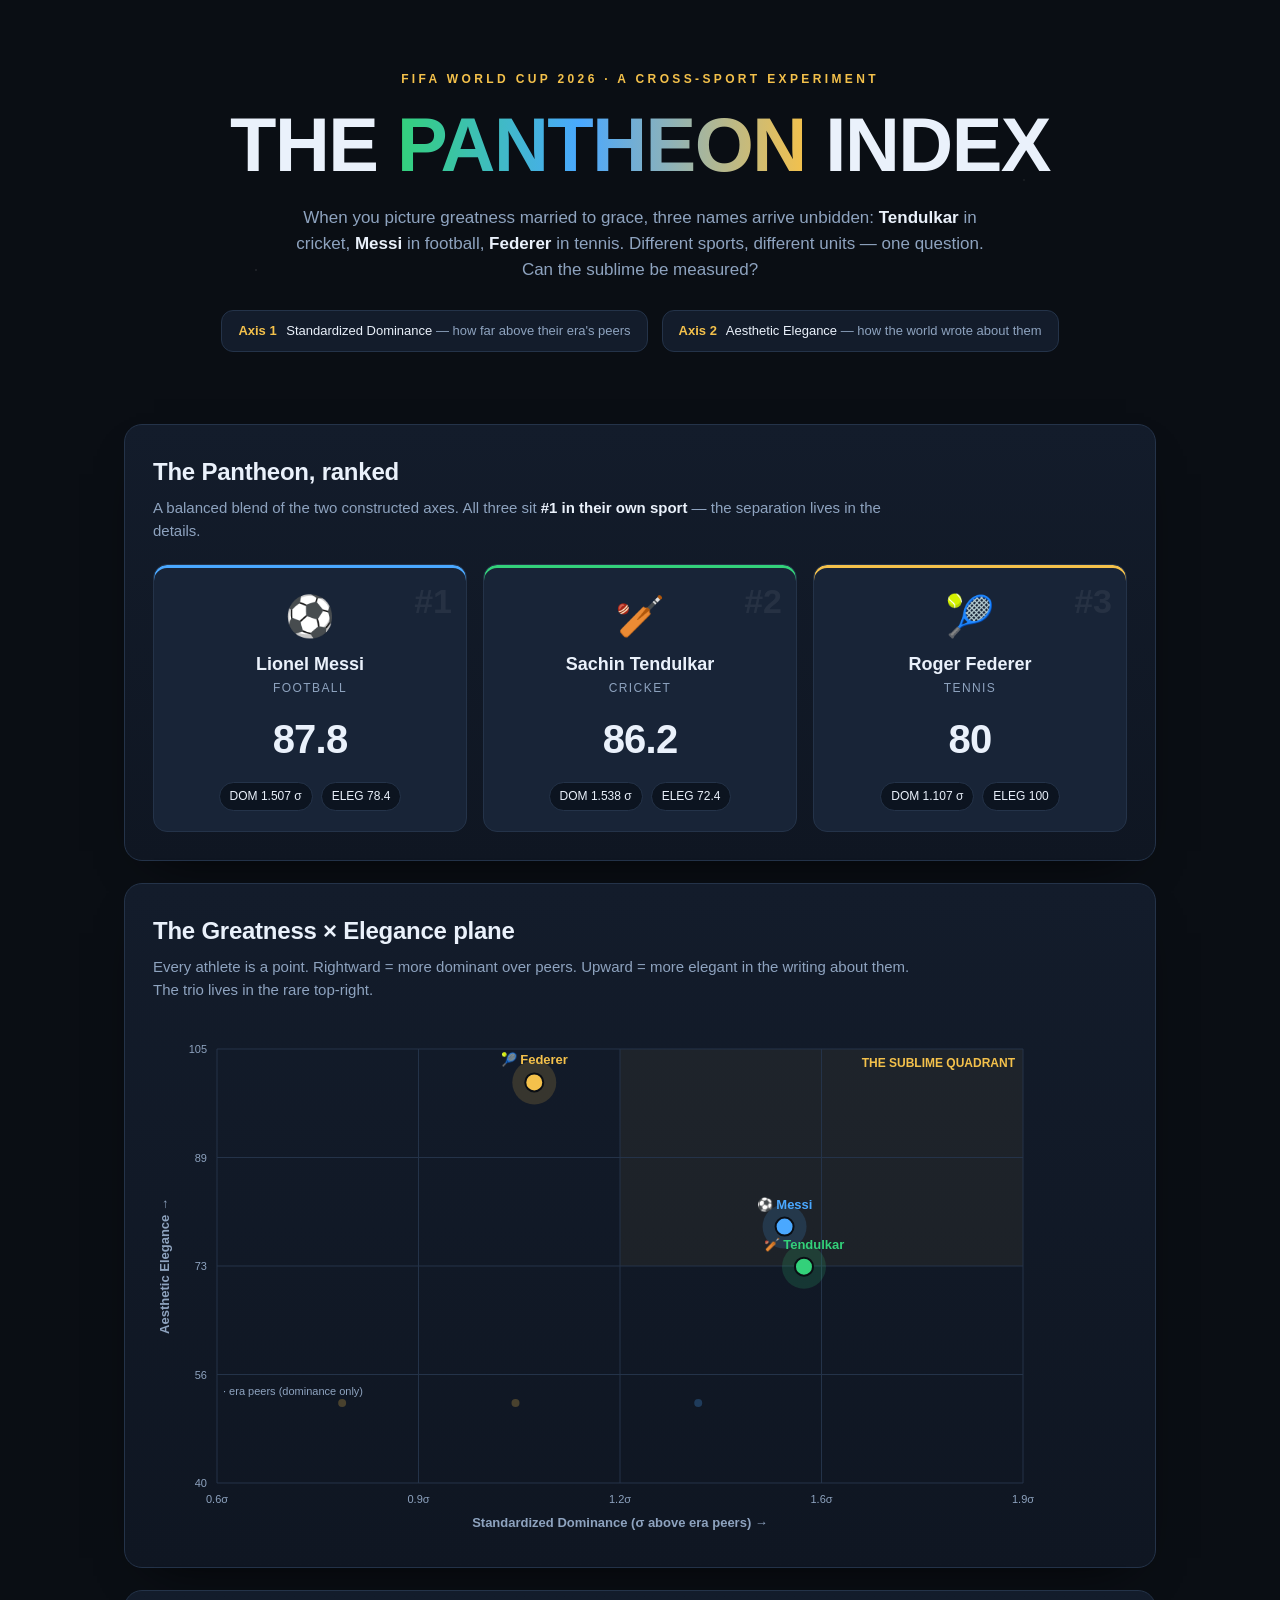
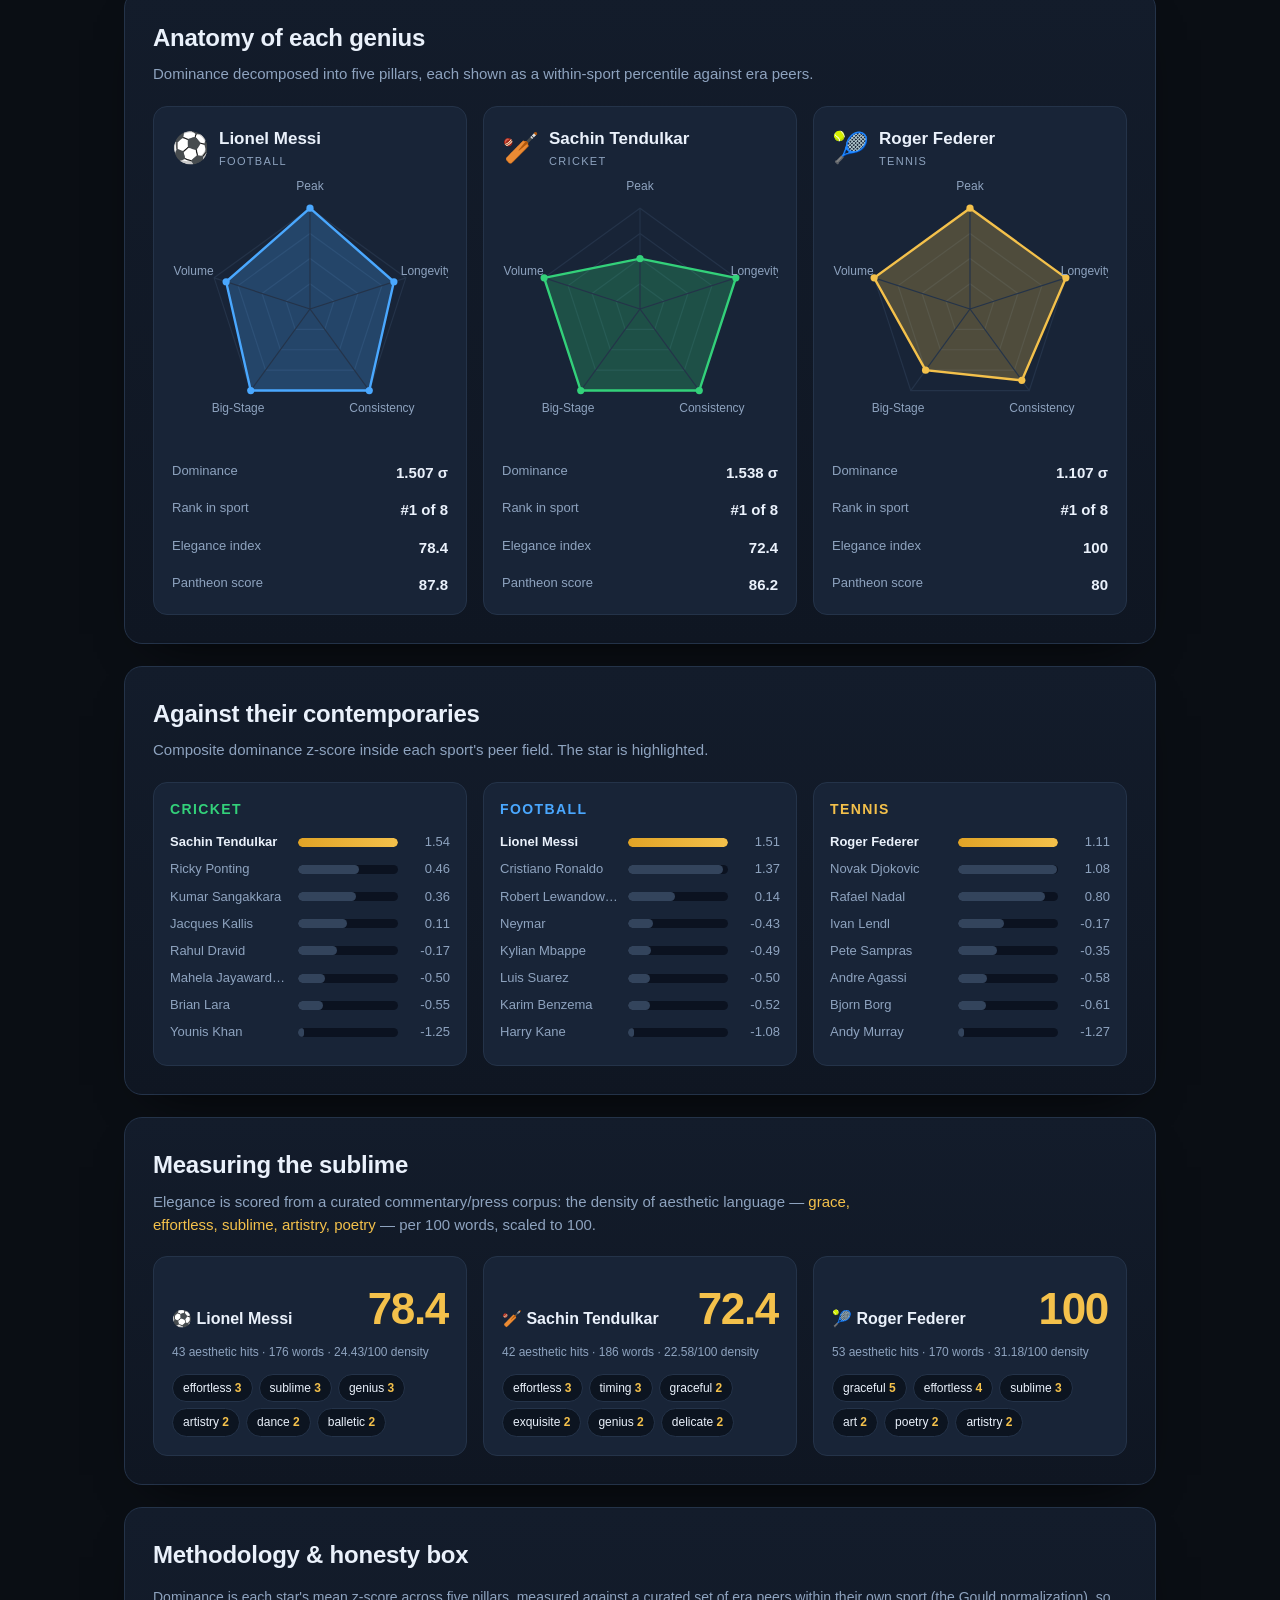
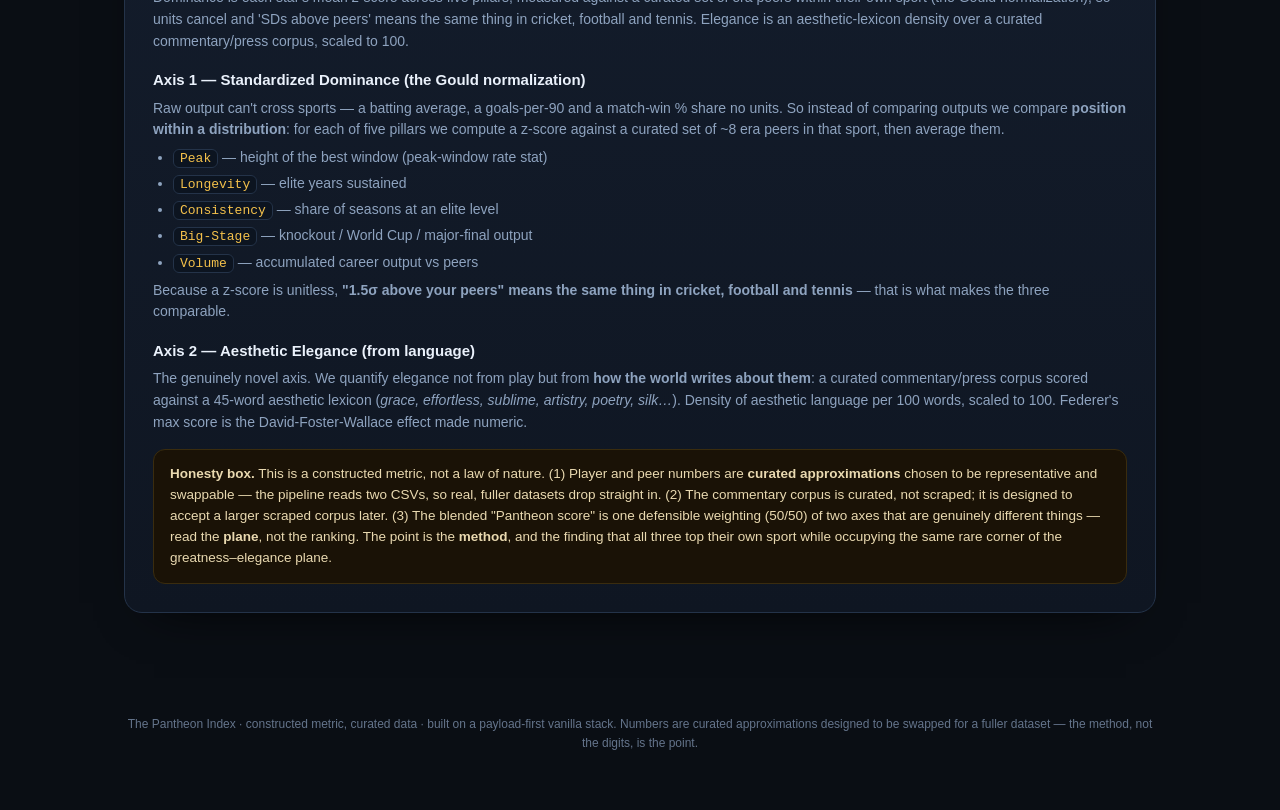
==== dashboard/index.html @ 34b5ba3c "The Pantheon Index: cross-sport greatness × elegance report + dashboard Long-form Quarto-style resea" ====
<!DOCTYPE html>
<html lang="en">
<head>
<meta charset="UTF-8">
<meta name="viewport" content="width=device-width, initial-scale=1.0">
<title>The Pantheon Index — Tendulkar × Messi × Federer</title>
<link rel="stylesheet" href="styles.css">
</head>
<body>
<div id="stars-bg"></div>

<header class="hero">
  <div class="hero-tag">FIFA WORLD CUP 2026 · A CROSS-SPORT EXPERIMENT</div>
  <h1>THE <span class="grad">PANTHEON</span> INDEX</h1>
  <p class="hero-sub">
    When you picture greatness married to grace, three names arrive unbidden:
    <b>Tendulkar</b> in cricket, <b>Messi</b> in football, <b>Federer</b> in tennis.
    Different sports, different units — one question. Can the sublime be measured?
  </p>
  <div class="hero-axes">
    <div><span class="axk">Axis 1</span> Standardized Dominance <em>— how far above their era's peers</em></div>
    <div><span class="axk">Axis 2</span> Aesthetic Elegance <em>— how the world wrote about them</em></div>
  </div>
</header>

<main>
  <!-- ranking strip -->
  <section class="panel">
    <h2>The Pantheon, ranked</h2>
    <p class="lead">A balanced blend of the two constructed axes. All three sit <b>#1 in their own sport</b> — the separation lives in the details.</p>
    <div id="podium" class="podium"></div>
  </section>

  <!-- the plane -->
  <section class="panel">
    <h2>The Greatness × Elegance plane</h2>
    <p class="lead">Every athlete is a point. Rightward = more dominant over peers. Upward = more elegant in the writing about them. The trio lives in the rare top-right.</p>
    <div id="plane" class="plane-wrap"></div>
  </section>

  <!-- three cards with radar -->
  <section class="panel">
    <h2>Anatomy of each genius</h2>
    <p class="lead">Dominance decomposed into five pillars, each shown as a within-sport percentile against era peers.</p>
    <div id="cards" class="cards"></div>
  </section>

  <!-- peer context -->
  <section class="panel">
    <h2>Against their contemporaries</h2>
    <p class="lead">Composite dominance z-score inside each sport's peer field. The star is highlighted.</p>
    <div id="peers" class="peers"></div>
  </section>

  <!-- elegance / quotes -->
  <section class="panel">
    <h2>Measuring the sublime</h2>
    <p class="lead">Elegance is scored from a curated commentary/press corpus: the density of aesthetic language — <i>grace, effortless, sublime, artistry, poetry</i> — per 100 words, scaled to 100.</p>
    <div id="elegance" class="elegance"></div>
  </section>

  <!-- methodology -->
  <section class="panel method">
    <h2>Methodology & honesty box</h2>
    <div id="method"></div>
  </section>
</main>

<footer>
  <p>The Pantheon Index · constructed metric, curated data · built on a payload-first vanilla stack.
  Numbers are curated approximations designed to be swapped for a fuller dataset — the method, not the digits, is the point.</p>
</footer>

<script src="data/pantheon_data.js"></script>
<script src="app.js"></script>
</body>
</html>
---- dashboard/styles.css ----
:root{
  --bg:#0a0e14; --bg2:#0f1622; --card:#131c2b; --card2:#182437;
  --line:#243349; --ink:#eaf1fb; --mut:#8ea3bf; --dim:#64748b;
  --gold:#f4c14b; --gold2:#e0a326; --green:#33d17a; --sky:#4aa8ff;
  --pink:#ff5d8f; --cric:#33d17a; --foot:#4aa8ff; --tenn:#f4c14b;
}
*{box-sizing:border-box;margin:0;padding:0}
body{
  font-family:'Inter',-apple-system,BlinkMacSystemFont,'Segoe UI',Roboto,sans-serif;
  background:radial-gradient(1200px 700px at 70% -10%,#16233a 0%,var(--bg) 55%);
  color:var(--ink); line-height:1.55; -webkit-font-smoothing:antialiased;
}
#stars-bg{position:fixed;inset:0;z-index:-1;
  background-image:radial-gradient(1px 1px at 20% 30%,#ffffff22 50%,transparent),
    radial-gradient(1px 1px at 80% 20%,#ffffff18 50%,transparent),
    radial-gradient(1px 1px at 50% 70%,#ffffff14 50%,transparent),
    radial-gradient(1px 1px at 35% 85%,#ffffff10 50%,transparent);}

/* hero */
.hero{max-width:960px;margin:0 auto;padding:70px 24px 30px;text-align:center}
.hero-tag{font-size:12px;letter-spacing:.28em;color:var(--gold);font-weight:600;margin-bottom:18px}
.hero h1{font-size:clamp(38px,7vw,76px);font-weight:900;letter-spacing:-.02em;line-height:1}
.grad{background:linear-gradient(90deg,var(--green),var(--sky) 45%,var(--gold));
  -webkit-background-clip:text;background-clip:text;-webkit-text-fill-color:transparent}
.hero-sub{max-width:720px;margin:22px auto 0;color:var(--mut);font-size:17px}
.hero-sub b{color:var(--ink)}
.hero-axes{display:flex;flex-wrap:wrap;gap:14px;justify-content:center;margin-top:26px}
.hero-axes>div{background:var(--card);border:1px solid var(--line);border-radius:12px;
  padding:10px 16px;font-size:13px;color:var(--ink)}
.hero-axes em{color:var(--mut);font-style:normal}
.axk{display:inline-block;font-weight:700;color:var(--gold);margin-right:6px}

/* layout */
main{max-width:1080px;margin:0 auto;padding:20px 24px 60px}
.panel{background:linear-gradient(180deg,var(--card),var(--bg2));
  border:1px solid var(--line);border-radius:18px;padding:28px;margin:22px 0;
  box-shadow:0 20px 50px -30px #000}
.panel h2{font-size:24px;font-weight:800;letter-spacing:-.01em}
.lead{color:var(--mut);margin-top:6px;max-width:760px;font-size:15px}
.lead b{color:var(--ink)} .lead i{color:var(--gold);font-style:normal}

/* podium */
.podium{display:grid;grid-template-columns:repeat(3,1fr);gap:16px;margin-top:22px}
.pod{background:var(--card2);border:1px solid var(--line);border-radius:14px;padding:20px;text-align:center;position:relative;overflow:hidden}
.pod .rk{position:absolute;top:10px;right:14px;font-size:34px;font-weight:900;color:#ffffff10}
.pod .ic{font-size:40px}
.pod .nm{font-weight:800;font-size:18px;margin-top:4px}
.pod .sp{font-size:12px;color:var(--mut);text-transform:uppercase;letter-spacing:.12em}
.pod .sc{font-size:40px;font-weight:900;margin-top:10px;letter-spacing:-.02em}
.pod .bd{display:flex;gap:8px;justify-content:center;margin-top:12px;font-size:12px}
.pod .bd span{background:#0c1420;border:1px solid var(--line);border-radius:20px;padding:4px 10px}
.pod.cricket{box-shadow:inset 0 3px 0 var(--cric)}
.pod.football{box-shadow:inset 0 3px 0 var(--foot)}
.pod.tennis{box-shadow:inset 0 3px 0 var(--tenn)}

/* plane */
.plane-wrap{margin-top:18px;overflow-x:auto}
svg{display:block;max-width:100%}
.dot-lab{font-size:11px;fill:var(--mut)}
.star-lab{font-size:13px;font-weight:800}

/* cards */
.cards{display:grid;grid-template-columns:repeat(3,1fr);gap:16px;margin-top:20px}
.pcard{background:var(--card2);border:1px solid var(--line);border-radius:14px;padding:18px}
.pcard .hd{display:flex;align-items:center;gap:10px}
.pcard .hd .ic{font-size:30px}
.pcard .hd .nm{font-weight:800;font-size:17px}
.pcard .hd .sp{font-size:11px;color:var(--mut);text-transform:uppercase;letter-spacing:.12em}
.pcard .stat{display:flex;justify-content:space-between;font-size:13px;color:var(--mut);margin-top:14px}
.pcard .stat b{color:var(--ink);font-size:15px}

/* peers */
.peers{display:grid;grid-template-columns:repeat(3,1fr);gap:16px;margin-top:20px}
.peercol{background:var(--card2);border:1px solid var(--line);border-radius:14px;padding:16px}
.peercol h3{font-size:14px;text-transform:uppercase;letter-spacing:.1em;color:var(--mut);margin-bottom:12px}
.prow{display:flex;align-items:center;gap:8px;margin:7px 0;font-size:13px}
.prow .nm{width:120px;white-space:nowrap;overflow:hidden;text-overflow:ellipsis;color:var(--mut)}
.prow.hero-row .nm{color:var(--ink);font-weight:800}
.bar{flex:1;height:9px;background:#0b1220;border-radius:6px;overflow:hidden}
.bar>i{display:block;height:100%;border-radius:6px;background:#33445c}
.prow.hero-row .bar>i{background:linear-gradient(90deg,var(--gold2),var(--gold))}
.prow .zv{width:44px;text-align:right;color:var(--mut);font-variant-numeric:tabular-nums}

/* elegance */
.elegance{display:grid;grid-template-columns:repeat(3,1fr);gap:16px;margin-top:20px}
.ecard{background:var(--card2);border:1px solid var(--line);border-radius:14px;padding:18px}
.ecard .top{display:flex;justify-content:space-between;align-items:baseline}
.ecard .big{font-size:44px;font-weight:900;letter-spacing:-.03em;color:var(--gold)}
.ecard .top .nm{font-weight:800}
.chips{display:flex;flex-wrap:wrap;gap:6px;margin-top:12px}
.chip{background:#0c1420;border:1px solid var(--line);border-radius:20px;padding:4px 10px;font-size:12px;color:var(--ink)}
.chip b{color:var(--gold)}
.quote{margin-top:14px;font-size:13px;color:var(--mut);font-style:italic;border-left:2px solid var(--gold2);padding-left:10px}

/* method */
.method #method{margin-top:14px;color:var(--mut);font-size:14px}
.method h4{color:var(--ink);margin:16px 0 6px;font-size:15px}
.method code{background:#0c1420;border:1px solid var(--line);border-radius:6px;padding:1px 6px;color:var(--gold);font-size:13px}
.method ul{margin:6px 0 6px 20px} .method li{margin:4px 0}
.honest{background:#1a1206;border:1px solid #3a2c0e;border-radius:12px;padding:14px 16px;margin-top:16px;color:#e9d9b0;font-size:13.5px}

footer{max-width:1080px;margin:0 auto;padding:20px 24px 60px;font-size:12px;text-align:center;color:#64748b}
footer p{color:#64748b}

@media(max-width:820px){
  .podium,.cards,.peers,.elegance{grid-template-columns:1fr}
}
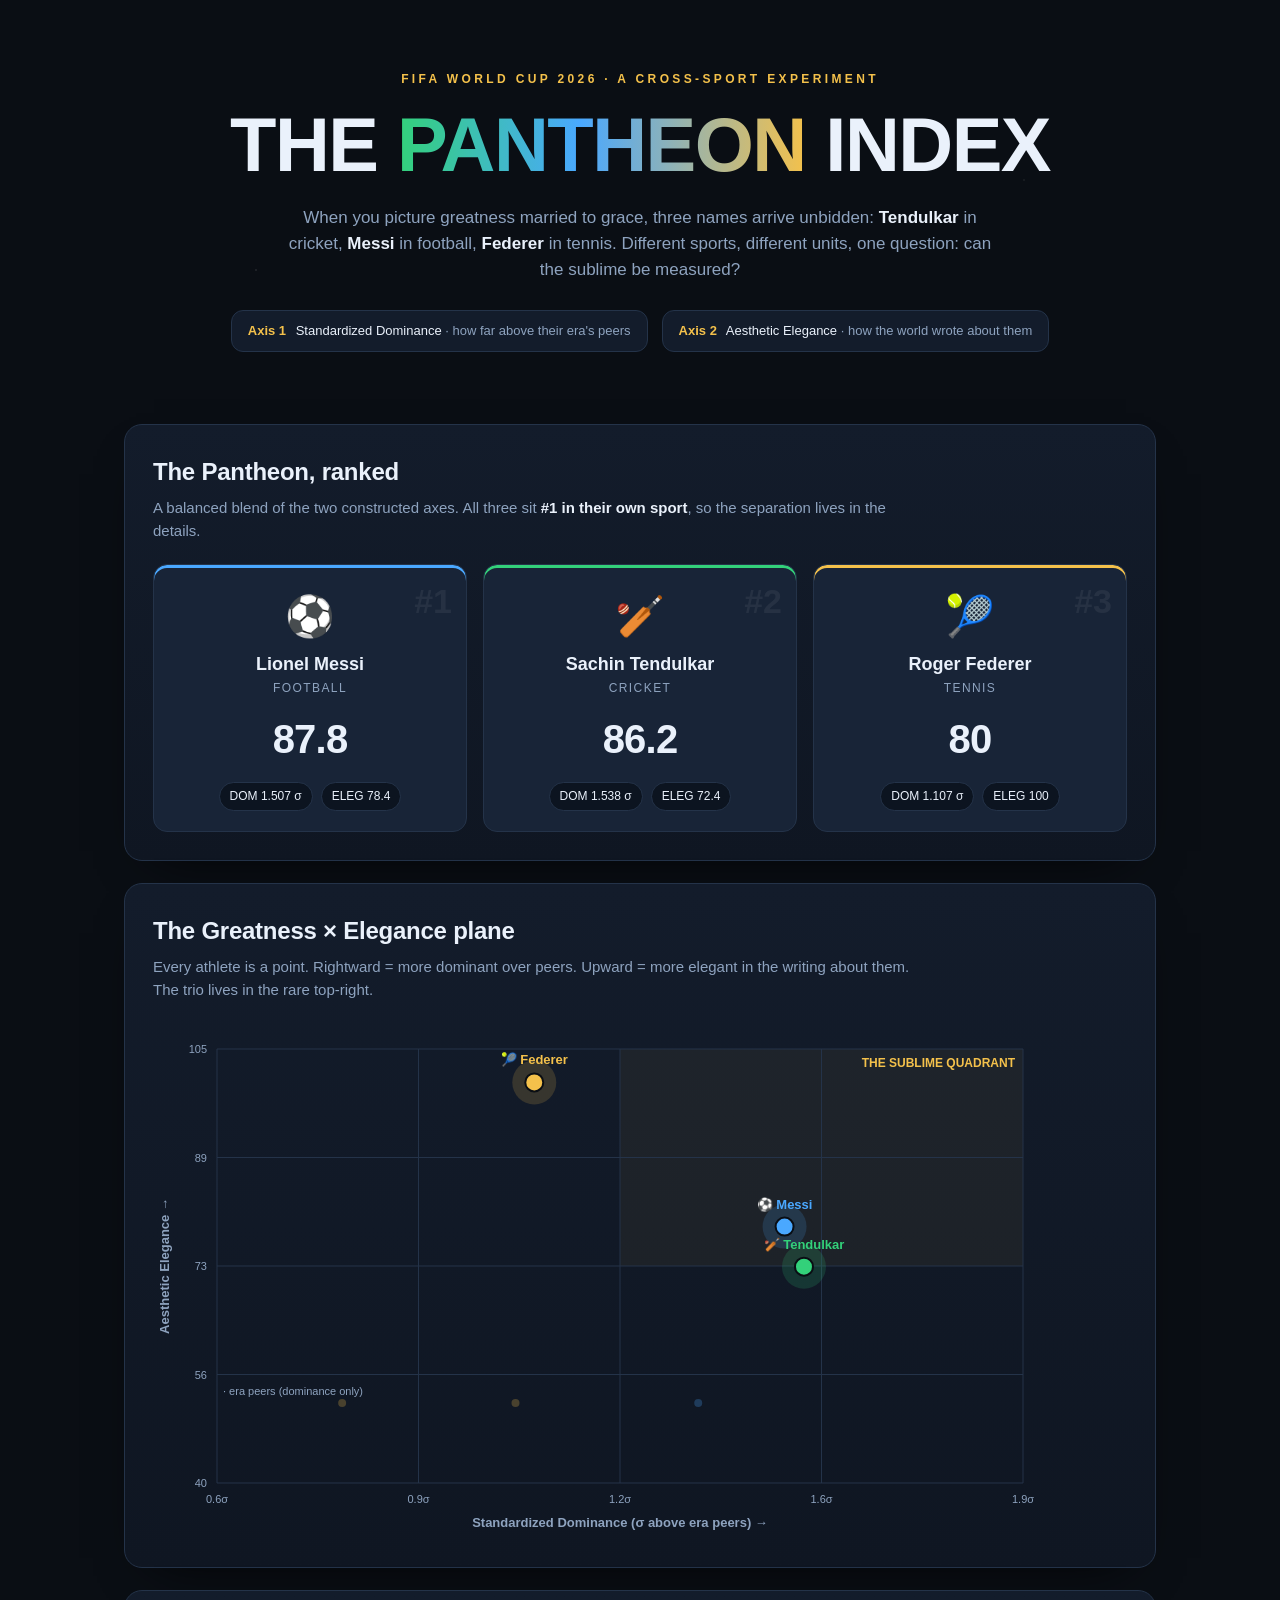
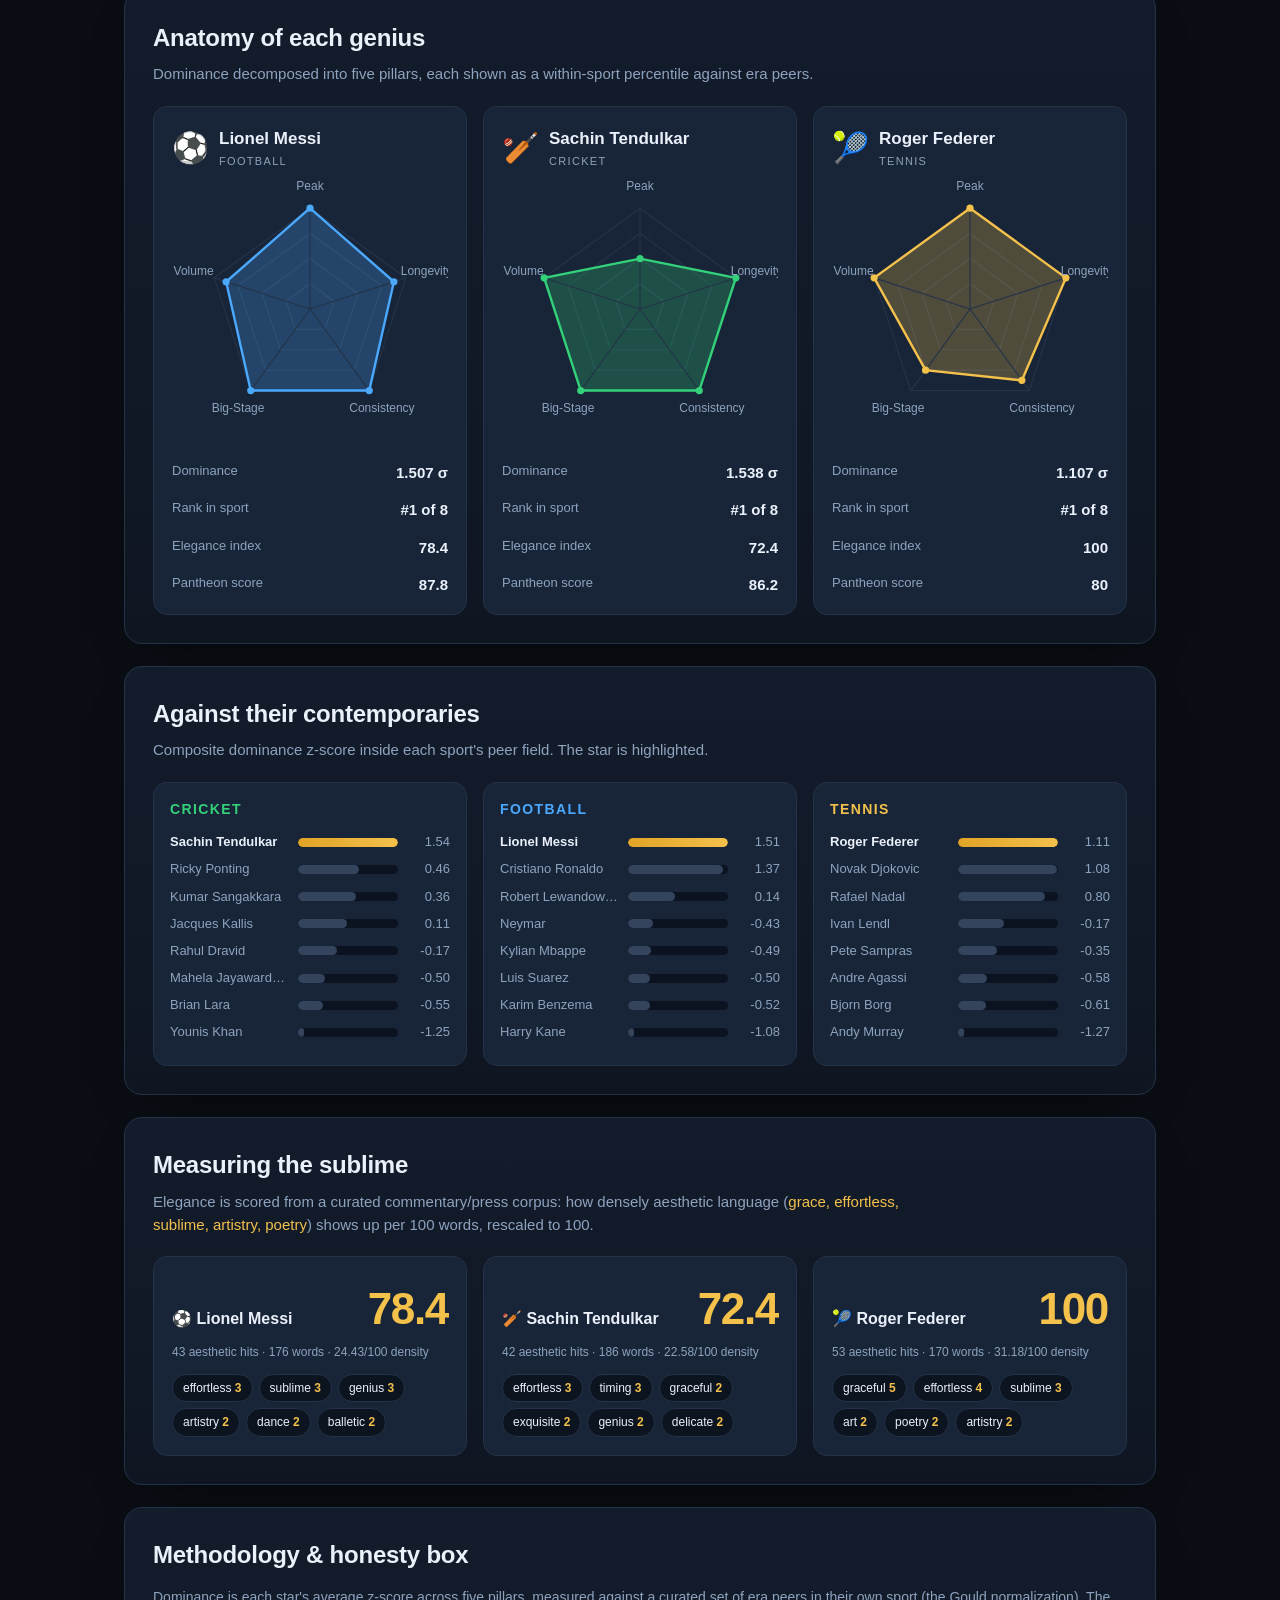
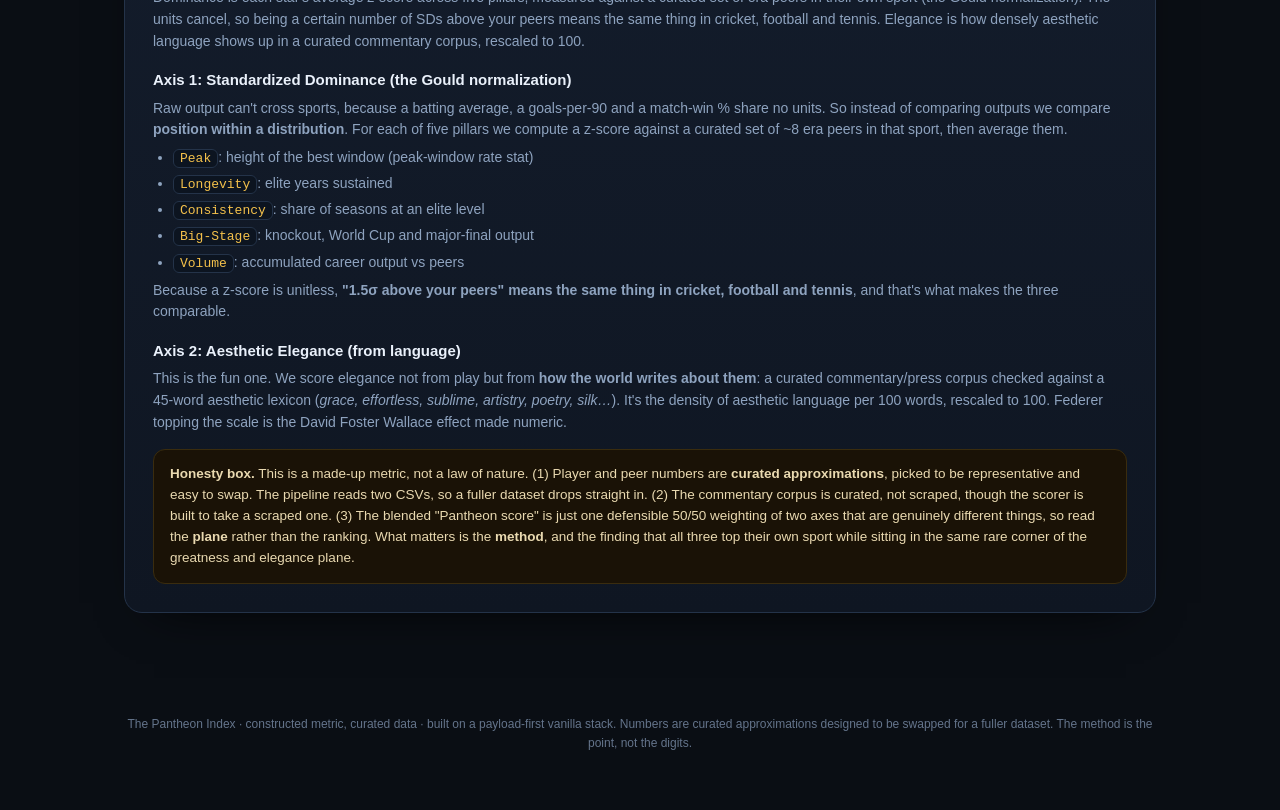
==== commit cc6bd70d: "Rewrite copy in a plainer, human voice; drop em dashes Reworked the prose across the report, dashboa" ====
--- a/dashboard/index.html
+++ b/dashboard/index.html
@@ -3,7 +3,7 @@
 <head>
 <meta charset="UTF-8">
 <meta name="viewport" content="width=device-width, initial-scale=1.0">
-<title>The Pantheon Index — Tendulkar × Messi × Federer</title>
+<title>The Pantheon Index · Tendulkar × Messi × Federer</title>
 <link rel="stylesheet" href="styles.css">
 </head>
 <body>
@@ -15,11 +15,11 @@
   <p class="hero-sub">
     When you picture greatness married to grace, three names arrive unbidden:
     <b>Tendulkar</b> in cricket, <b>Messi</b> in football, <b>Federer</b> in tennis.
-    Different sports, different units — one question. Can the sublime be measured?
+    Different sports, different units, one question: can the sublime be measured?
   </p>
   <div class="hero-axes">
-    <div><span class="axk">Axis 1</span> Standardized Dominance <em>— how far above their era's peers</em></div>
-    <div><span class="axk">Axis 2</span> Aesthetic Elegance <em>— how the world wrote about them</em></div>
+    <div><span class="axk">Axis 1</span> Standardized Dominance <em>· how far above their era's peers</em></div>
+    <div><span class="axk">Axis 2</span> Aesthetic Elegance <em>· how the world wrote about them</em></div>
   </div>
 </header>
 
@@ -27,7 +27,7 @@
   <!-- ranking strip -->
   <section class="panel">
     <h2>The Pantheon, ranked</h2>
-    <p class="lead">A balanced blend of the two constructed axes. All three sit <b>#1 in their own sport</b> — the separation lives in the details.</p>
+    <p class="lead">A balanced blend of the two constructed axes. All three sit <b>#1 in their own sport</b>, so the separation lives in the details.</p>
     <div id="podium" class="podium"></div>
   </section>
 
@@ -55,7 +55,7 @@
   <!-- elegance / quotes -->
   <section class="panel">
     <h2>Measuring the sublime</h2>
-    <p class="lead">Elegance is scored from a curated commentary/press corpus: the density of aesthetic language — <i>grace, effortless, sublime, artistry, poetry</i> — per 100 words, scaled to 100.</p>
+    <p class="lead">Elegance is scored from a curated commentary/press corpus: how densely aesthetic language (<i>grace, effortless, sublime, artistry, poetry</i>) shows up per 100 words, rescaled to 100.</p>
     <div id="elegance" class="elegance"></div>
   </section>
 
@@ -68,7 +68,7 @@
 
 <footer>
   <p>The Pantheon Index · constructed metric, curated data · built on a payload-first vanilla stack.
-  Numbers are curated approximations designed to be swapped for a fuller dataset — the method, not the digits, is the point.</p>
+  Numbers are curated approximations designed to be swapped for a fuller dataset. The method is the point, not the digits.</p>
 </footer>
 
 <script src="data/pantheon_data.js"></script>
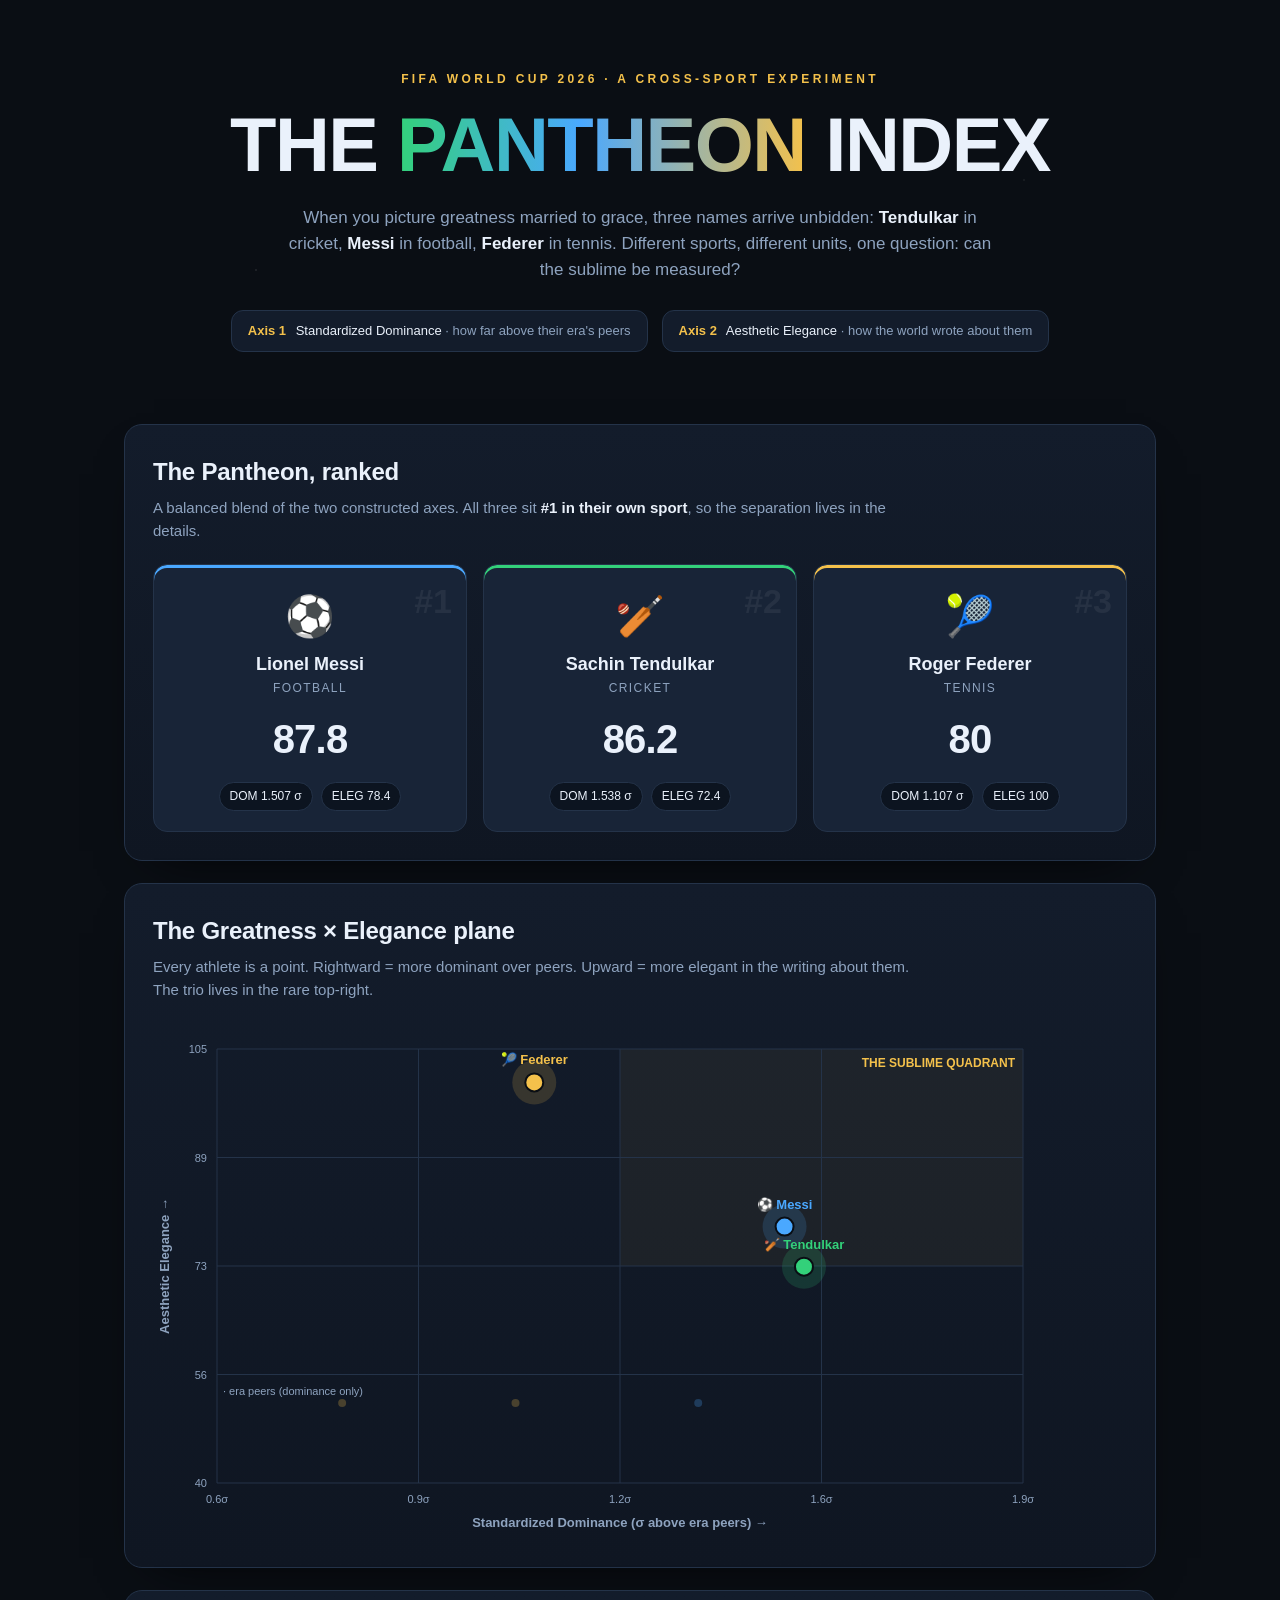
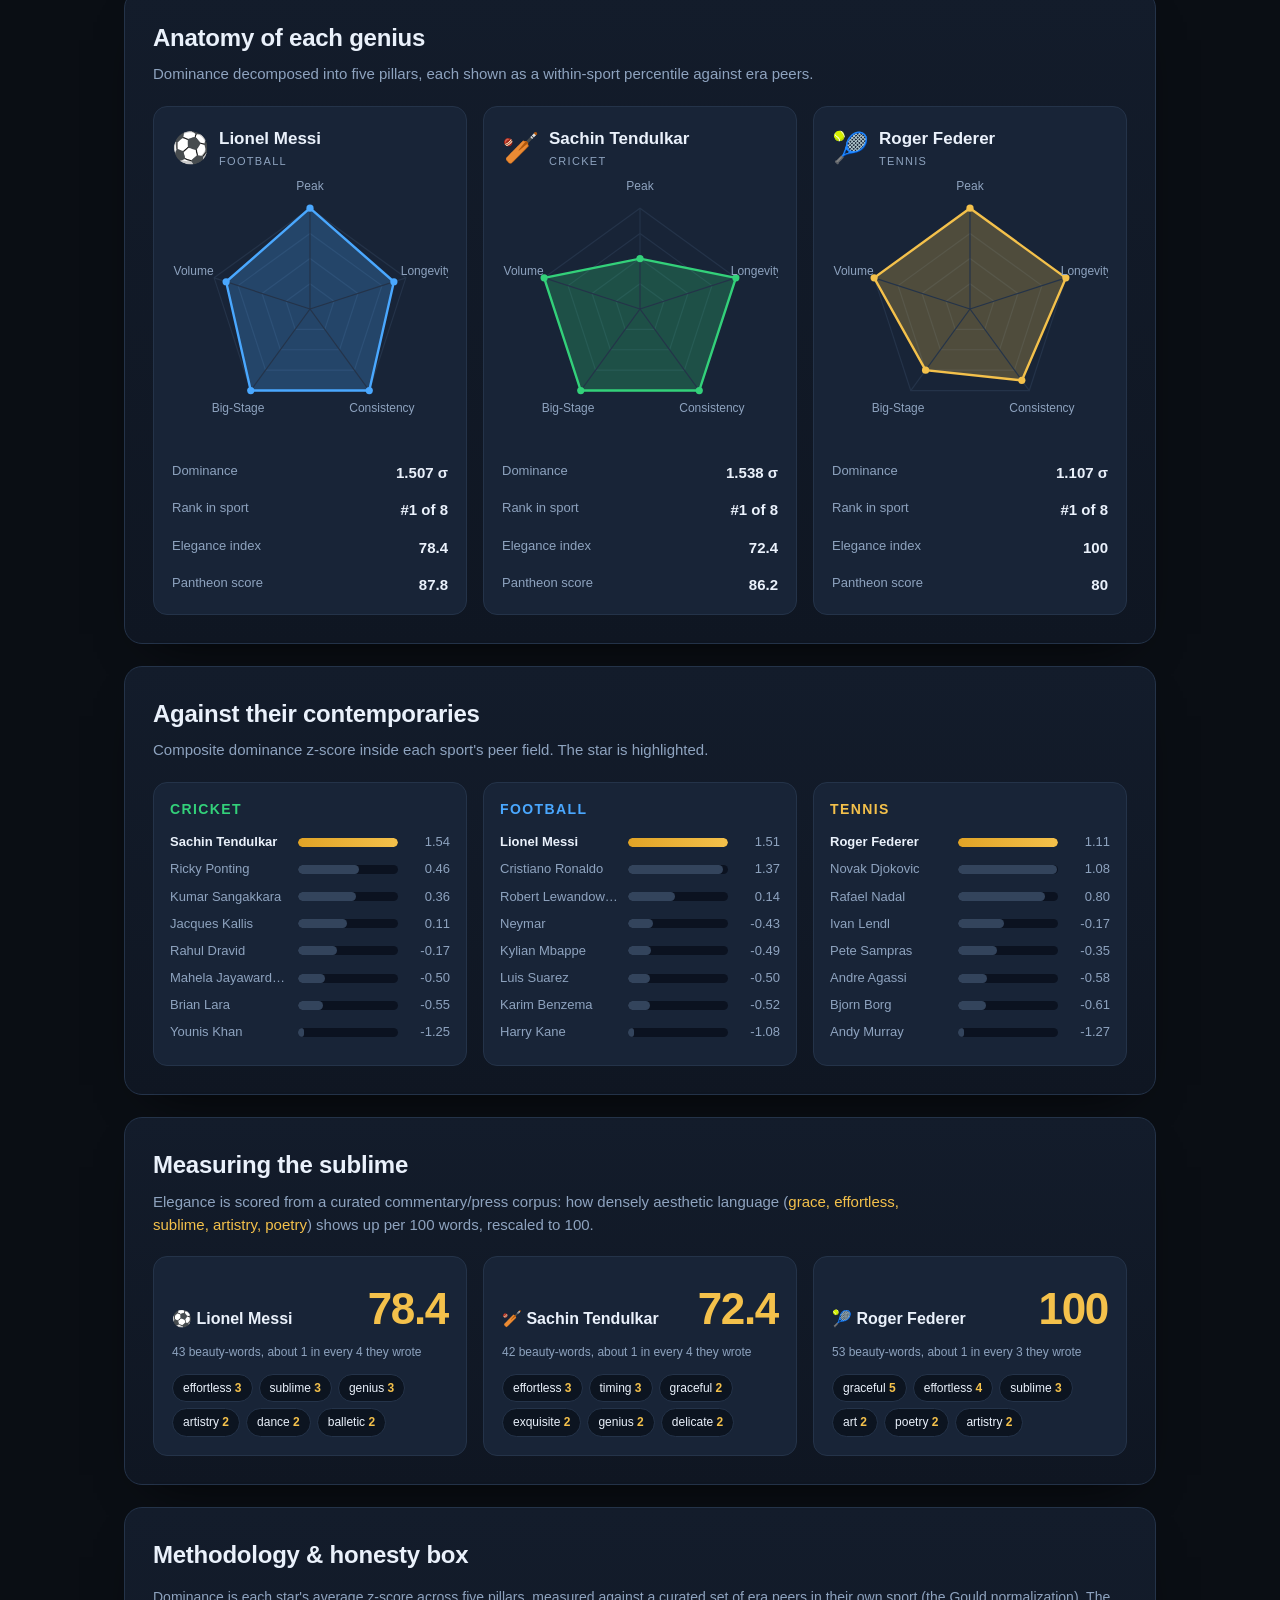
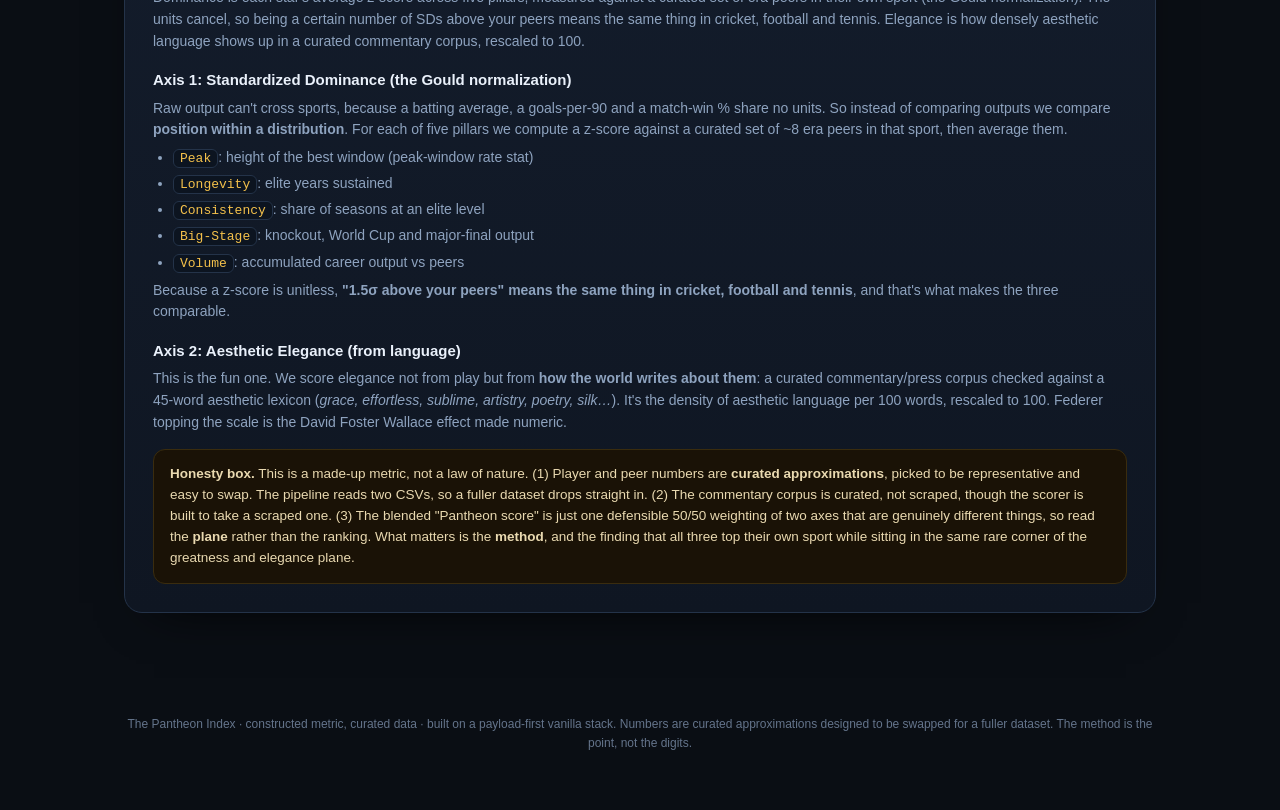
==== commit 91987123: "Add cache-busting version tags to asset URLs so updates propagate Co-Authored-By: Claude Opus 4.8 (1" ====
--- a/dashboard/index.html
+++ b/dashboard/index.html
@@ -4,7 +4,7 @@
 <meta charset="UTF-8">
 <meta name="viewport" content="width=device-width, initial-scale=1.0">
 <title>The Pantheon Index · Tendulkar × Messi × Federer</title>
-<link rel="stylesheet" href="styles.css">
+<link rel="stylesheet" href="styles.css?v=3">
 </head>
 <body>
 <div id="stars-bg"></div>
@@ -71,7 +71,7 @@
   Numbers are curated approximations designed to be swapped for a fuller dataset. The method is the point, not the digits.</p>
 </footer>
 
-<script src="data/pantheon_data.js"></script>
-<script src="app.js"></script>
+<script src="data/pantheon_data.js?v=3"></script>
+<script src="app.js?v=3"></script>
 </body>
 </html>
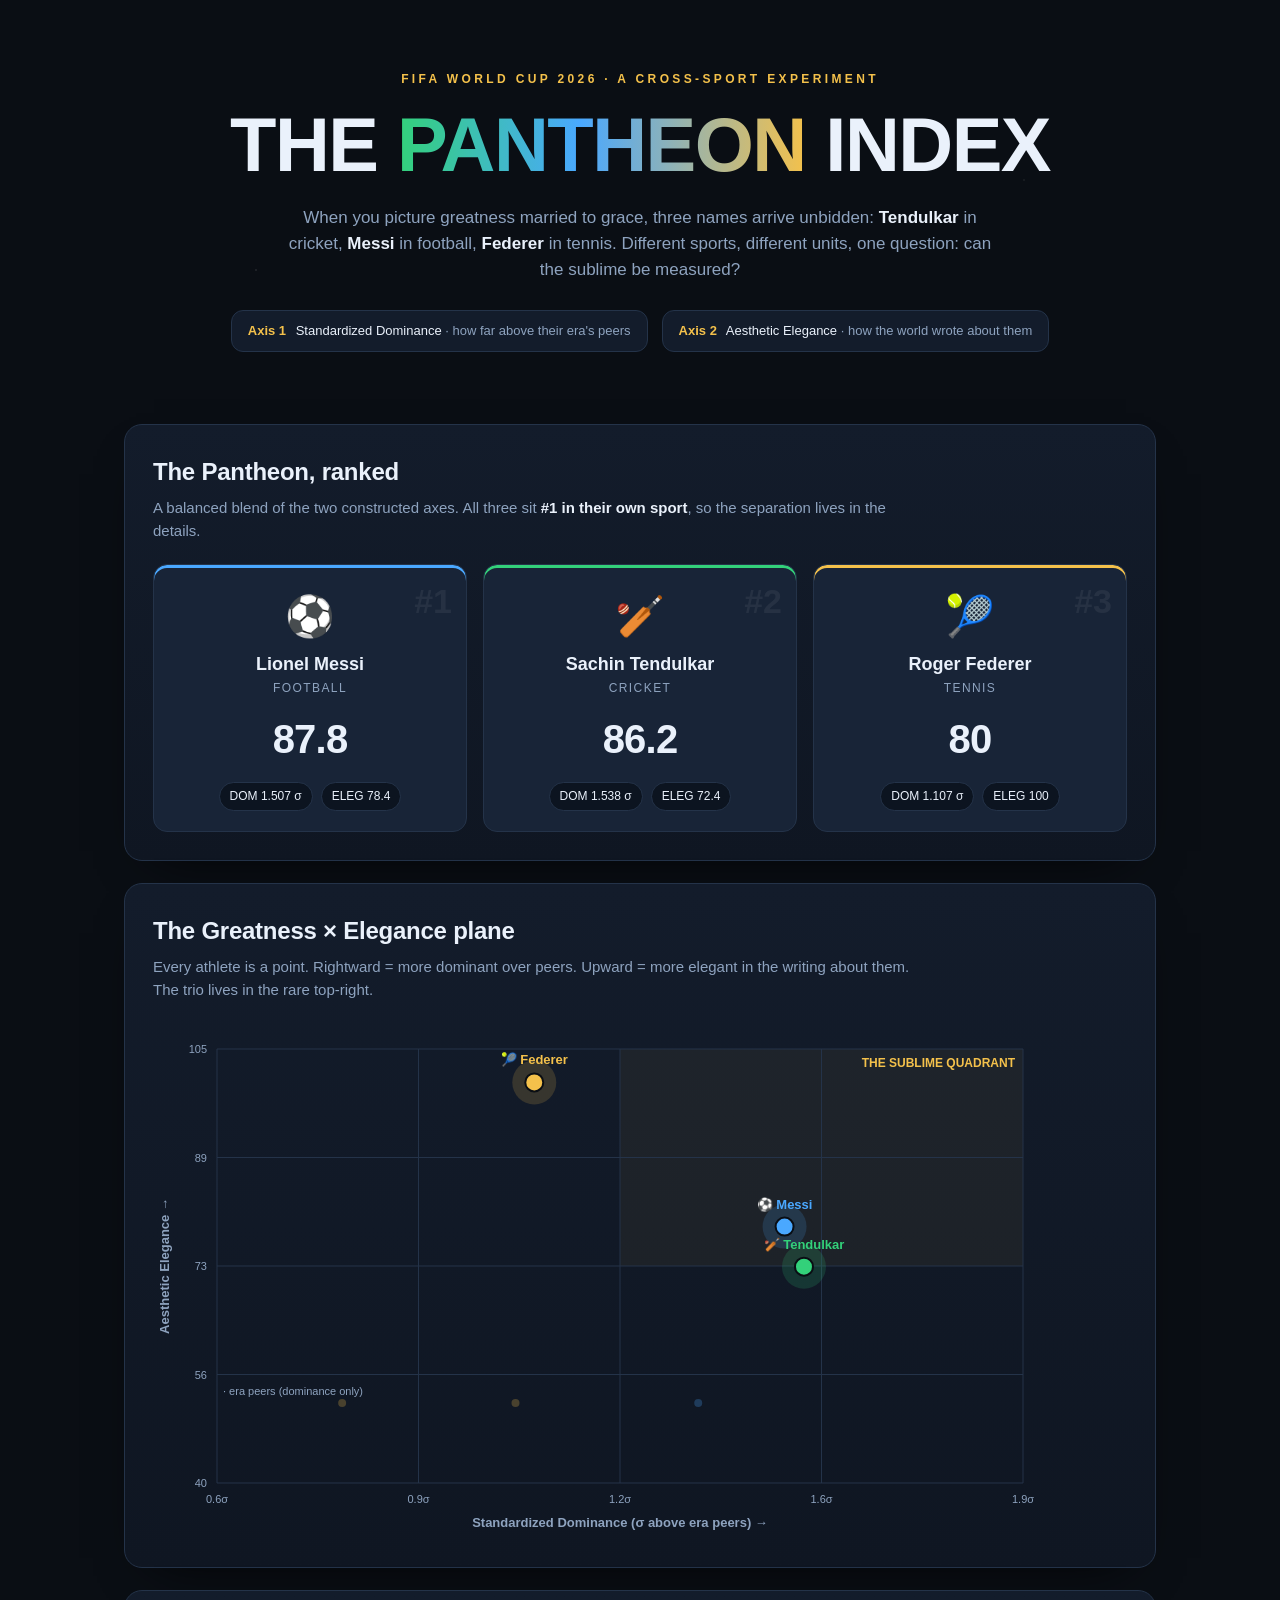
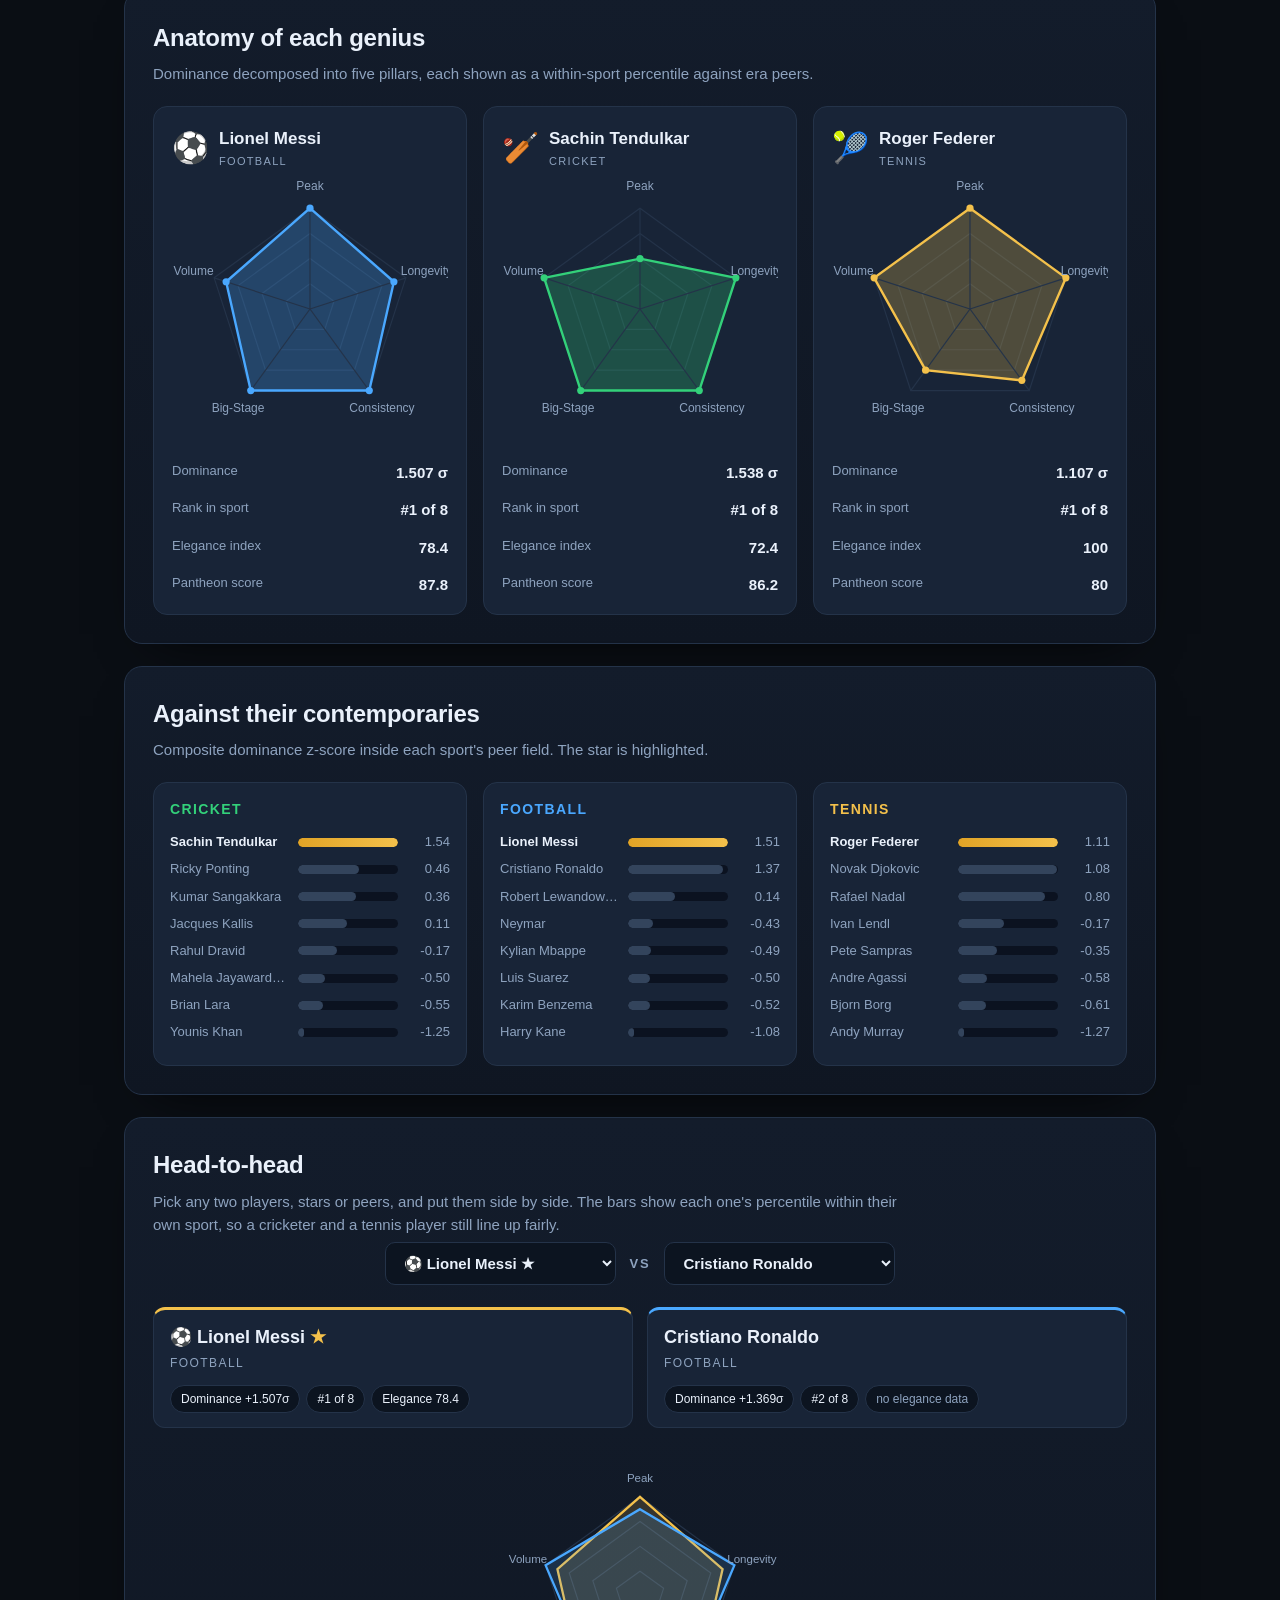
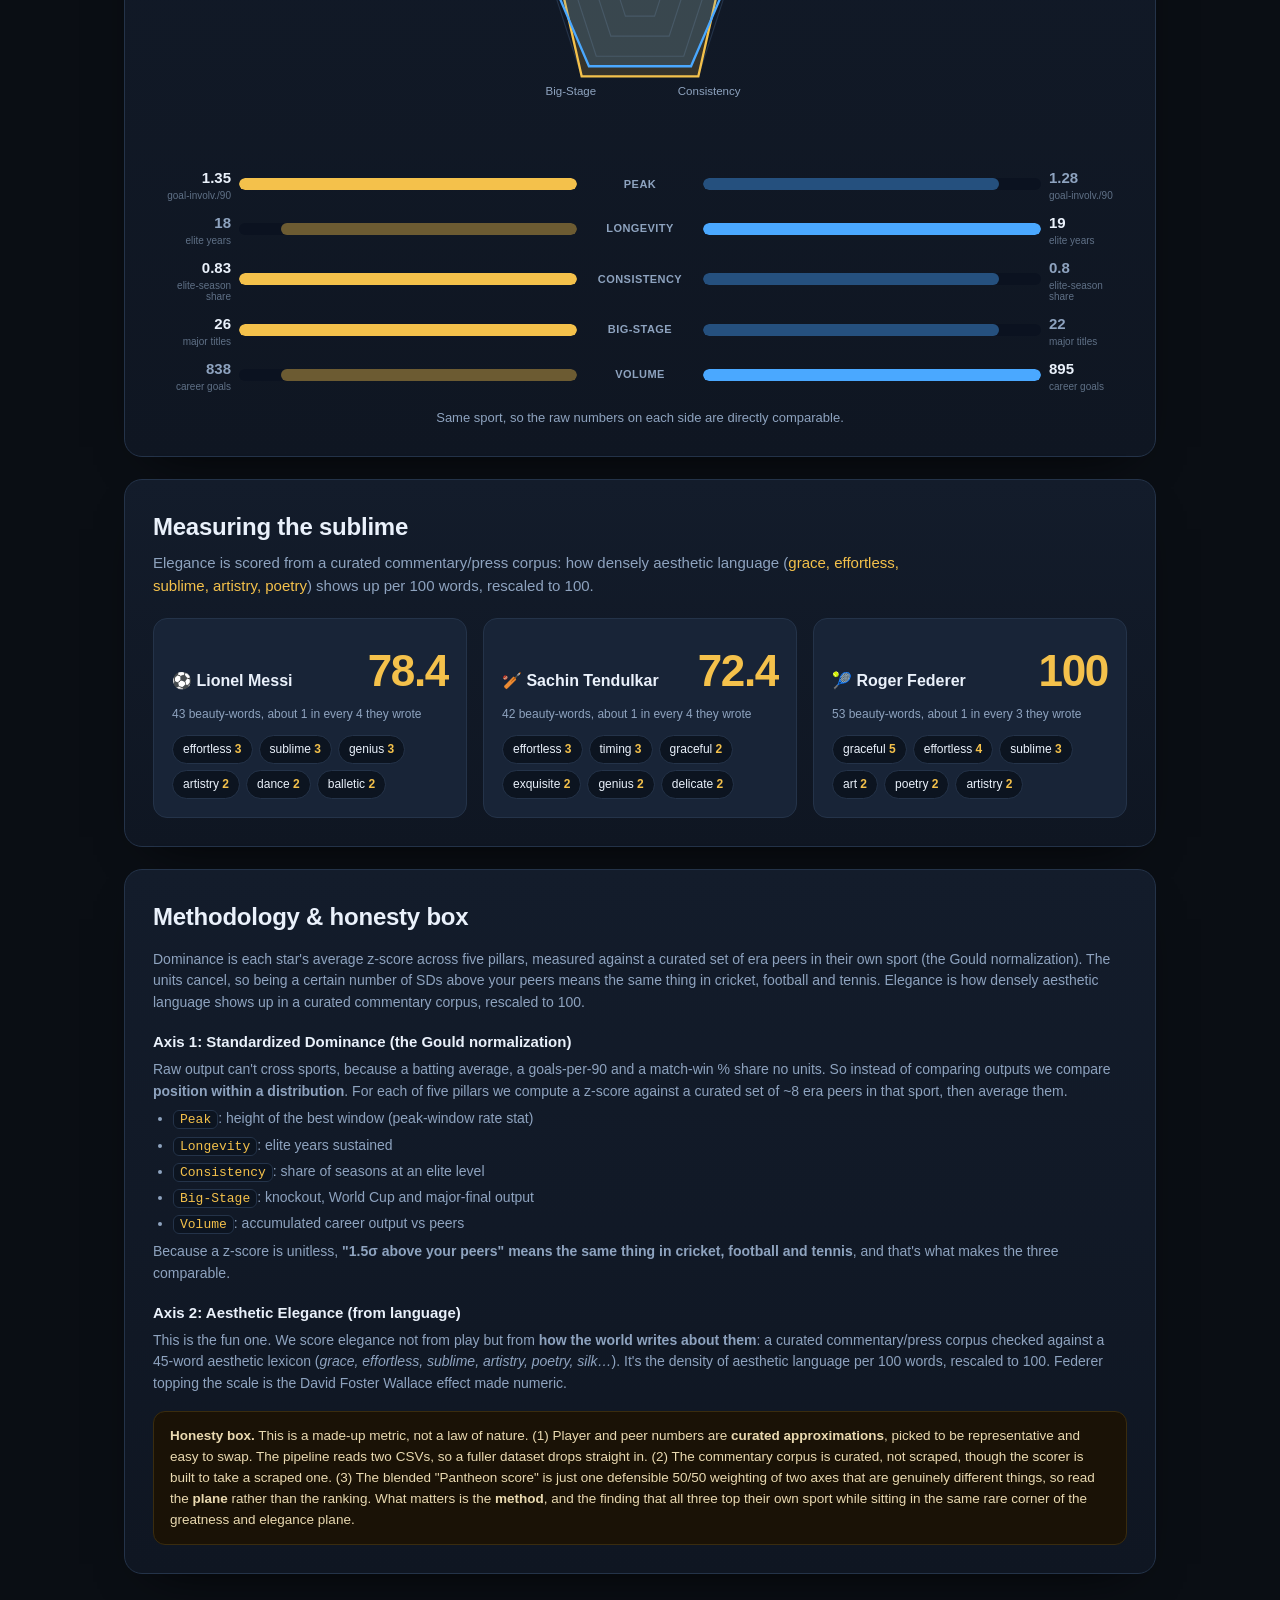
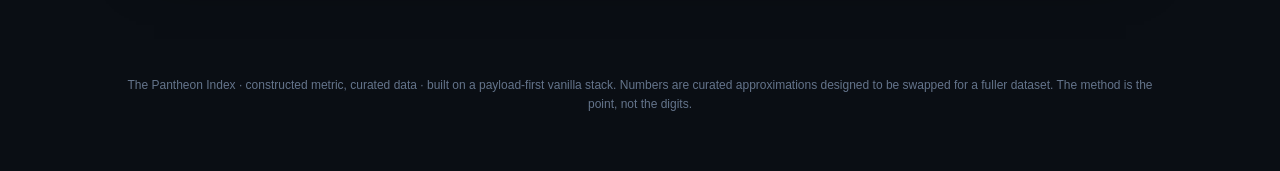
==== commit ab28cc62: "Add head-to-head comparator to the dashboard Payload now carries a full roster (stars + peers) with " ====
--- a/dashboard/index.html
+++ b/dashboard/index.html
@@ -4,7 +4,7 @@
 <meta charset="UTF-8">
 <meta name="viewport" content="width=device-width, initial-scale=1.0">
 <title>The Pantheon Index · Tendulkar × Messi × Federer</title>
-<link rel="stylesheet" href="styles.css?v=3">
+<link rel="stylesheet" href="styles.css?v=4">
 </head>
 <body>
 <div id="stars-bg"></div>
@@ -52,6 +52,13 @@
     <div id="peers" class="peers"></div>
   </section>
 
+  <!-- head to head -->
+  <section class="panel">
+    <h2>Head-to-head</h2>
+    <p class="lead">Pick any two players, stars or peers, and put them side by side. The bars show each one's percentile within their own sport, so a cricketer and a tennis player still line up fairly.</p>
+    <div id="h2h"></div>
+  </section>
+
   <!-- elegance / quotes -->
   <section class="panel">
     <h2>Measuring the sublime</h2>
@@ -71,7 +78,7 @@
   Numbers are curated approximations designed to be swapped for a fuller dataset. The method is the point, not the digits.</p>
 </footer>
 
-<script src="data/pantheon_data.js?v=3"></script>
-<script src="app.js?v=3"></script>
+<script src="data/pantheon_data.js?v=4"></script>
+<script src="app.js?v=4"></script>
 </body>
 </html>
--- a/dashboard/styles.css
+++ b/dashboard/styles.css
@@ -105,3 +105,41 @@
 @media(max-width:820px){
   .podium,.cards,.peers,.elegance{grid-template-columns:1fr}
 }
+
+/* head-to-head */
+.h2h-controls{display:flex;align-items:center;justify-content:center;gap:14px;margin:6px 0 22px;flex-wrap:wrap}
+.h2h-sel{background:#0c1420;color:var(--ink);border:1px solid var(--line);border-radius:10px;padding:11px 14px;font-size:15px;font-weight:600;min-width:220px;cursor:pointer;font-family:inherit}
+.h2h-sel:focus{outline:2px solid var(--gold2)}
+.vs{color:var(--mut);font-weight:800;font-size:13px;letter-spacing:.14em}
+.h2h-players{display:grid;grid-template-columns:1fr 1fr;gap:14px;margin-bottom:18px}
+.h2h-player{background:var(--card2);border:1px solid var(--line);border-radius:12px;padding:14px 16px}
+.h2h-name{font-weight:800;font-size:18px}
+.h2h-star{color:var(--gold)}
+.h2h-sport{font-size:12px;color:var(--mut);text-transform:uppercase;letter-spacing:.12em;margin-top:2px}
+.h2h-badges{display:flex;flex-wrap:wrap;gap:6px;margin-top:12px}
+.h2h-badge{background:#0c1420;border:1px solid var(--line);border-radius:20px;padding:4px 10px;font-size:12px;color:var(--ink)}
+.h2h-badge.dim{color:var(--mut)}
+.h2h-radar-wrap{display:flex;justify-content:center;margin:4px 0 20px}
+.tape{display:flex;flex-direction:column;gap:9px}
+.tape-row{display:grid;grid-template-columns:78px 1fr 110px 1fr 78px;align-items:center;gap:8px}
+.tape-side{display:flex;flex-direction:column}
+.tape-side.left{align-items:flex-end;text-align:right}
+.tape-side.right{align-items:flex-start;text-align:left}
+.tape-num{font-weight:800;font-size:15px;color:var(--mut);font-variant-numeric:tabular-nums}
+.tape-side.win .tape-num{color:var(--ink)}
+.tape-unit{font-size:10px;color:#5f7086;line-height:1.15;margin-top:1px}
+.tape-bar{height:12px;background:#0b1220;border-radius:6px;display:flex;overflow:hidden}
+.tape-bar.l{justify-content:flex-end}
+.tape-bar.r{justify-content:flex-start}
+.tape-bar i{display:block;height:100%;border-radius:6px;opacity:.42}
+.tape-bar i.win{opacity:1}
+.tape-mid{text-align:center;font-size:11px;font-weight:700;color:var(--mut);text-transform:uppercase;letter-spacing:.04em}
+.h2h-note{color:var(--mut);font-size:13px;margin:16px auto 0;text-align:center;max-width:660px;line-height:1.5}
+@media(max-width:820px){
+  .h2h-players{grid-template-columns:1fr}
+  .h2h-sel{min-width:0;flex:1}
+  .tape-row{grid-template-columns:52px 1fr 72px 1fr 52px;gap:5px}
+  .tape-num{font-size:13px}
+  .tape-mid{font-size:9.5px}
+  .tape-unit{display:none}
+}
